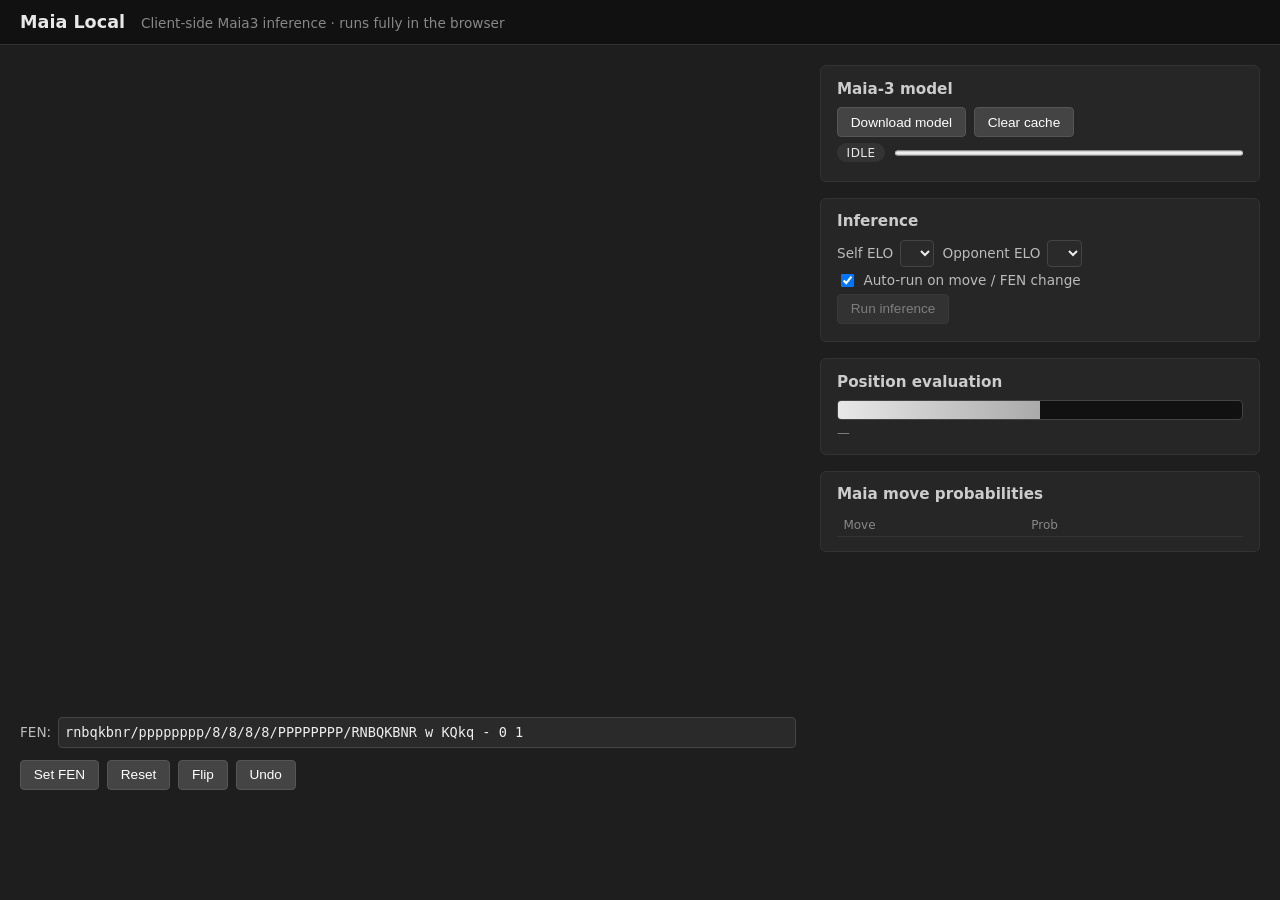
==== index.html @ 132a9b42 "Align Maia Elos to maiachess.com" ====
<!DOCTYPE html>
<html lang="en">
<head>
  <meta charset="UTF-8" />
  <title>Maia Local — client-side inference</title>

  <!-- Chessground vendored CSS (board + brown theme + cburnett pieces as inline data URIs) -->
  <link rel="stylesheet" href="./vendor/chessground.base.css" />
  <link rel="stylesheet" href="./vendor/chessground.brown.css" />
  <link rel="stylesheet" href="./vendor/chessground.cburnett.css" />
  <link rel="stylesheet" href="./styles.css" />
</head>
<body>
  <header>
    <h1>Maia Local</h1>
    <span class="sub">Client-side Maia3 inference · runs fully in the browser</span>
  </header>

  <main>
    <section class="board-pane">
      <div id="board" class="cg-wrap"></div>
      <div class="board-controls">
        <label>FEN:
          <input id="fen" type="text" spellcheck="false"
                 value="rnbqkbnr/pppppppp/8/8/8/8/PPPPPPPP/RNBQKBNR w KQkq - 0 1" />
        </label>
        <div class="row">
          <button id="set-fen">Set FEN</button>
          <button id="reset">Reset</button>
          <button id="flip">Flip</button>
          <button id="undo">Undo</button>
        </div>
      </div>
    </section>

    <section class="side-pane">
      <div class="panel">
        <h3>Maia-3 model</h3>
        <div class="row">
          <button id="download">Download model</button>
          <button id="clear-cache" title="Delete cached weights from IndexedDB">Clear cache</button>
        </div>
        <div class="status">
          <span id="status" class="pill">idle</span>
          <progress id="progress" max="100" value="0"></progress>
        </div>
        <div id="storage-info" class="muted"></div>
      </div>

      <div class="panel">
        <h3>Inference</h3>
        <div class="row">
          <label>Self ELO
            <select id="self-elo"></select>
          </label>
          <label>Opponent ELO
            <select id="oppo-elo"></select>
          </label>
        </div>
        <div class="row">
          <label><input type="checkbox" id="auto-run" checked /> Auto-run on move / FEN change</label>
        </div>
        <div class="row">
          <button id="run" disabled>Run inference</button>
          <span id="timing" class="muted"></span>
        </div>
      </div>

      <div class="panel">
        <h3>Position evaluation</h3>
        <div class="eval-bar">
          <div id="eval-white" class="eval-white" style="width:50%"></div>
        </div>
        <div id="eval-text" class="muted">—</div>
      </div>

      <div class="panel">
        <h3>Maia move probabilities</h3>
        <table id="moves">
          <thead><tr><th>Move</th><th>Prob</th><th></th></tr></thead>
          <tbody></tbody>
        </table>
      </div>
    </section>
  </main>

  <script type="module" src="./app.js"></script>
</body>
</html>
---- vendor/chessground.base.css ----
.cg-wrap {
  box-sizing: content-box;
  position: relative;
  display: block;
}

cg-container {
  position: absolute;
  width: 100%;
  height: 100%;
  display: block;
  top: 0;
}

cg-board {
  position: absolute;
  top: 0;
  left: 0;
  width: 100%;
  height: 100%;
  -webkit-user-select: none;
  -moz-user-select: none;
  -ms-user-select: none;
  user-select: none;
  line-height: 0;
  background-size: cover;
}

.cg-wrap.manipulable cg-board {
  cursor: pointer;
}

cg-board square {
  position: absolute;
  top: 0;
  left: 0;
  width: 12.5%;
  height: 12.5%;
  pointer-events: none;
}

cg-board square.move-dest {
  pointer-events: auto;
}

cg-board square.last-move {
  will-change: transform;
}

.cg-wrap piece {
  position: absolute;
  top: 0;
  left: 0;
  width: 12.5%;
  height: 12.5%;
  background-size: cover;
  z-index: 2;
  will-change: transform;
  pointer-events: none;
}

cg-board piece.dragging {
  cursor: move;
  /* !important to override z-index from 3D piece inline style */
  z-index: 11 !important;
}

piece.anim {
  z-index: 8;
}

piece.fading {
  z-index: 1;
  opacity: 0.5;
}

.cg-wrap piece.ghost {
  opacity: 0.3;
}

.cg-wrap piece svg {
  overflow: hidden;
  position: relative;
  top: 0px;
  left: 0px;
  width: 100%;
  height: 100%;
  pointer-events: none;
  z-index: 2;
  opacity: 0.6;
}

.cg-wrap cg-auto-pieces,
.cg-wrap .cg-shapes,
.cg-wrap .cg-custom-svgs {
  overflow: visible;
  position: absolute;
  top: 0px;
  left: 0px;
  width: 100%;
  height: 100%;
  pointer-events: none;
}

.cg-wrap cg-auto-pieces {
  z-index: 2;
}

.cg-wrap cg-auto-pieces piece {
  opacity: 0.3;
}

.cg-wrap .cg-shapes {
  overflow: hidden;
  opacity: 0.6;
  z-index: 2;
}

.cg-wrap .cg-custom-svgs {
  /* over piece.anim = 8, but under piece.dragging = 11 */
  z-index: 9;
}

.cg-wrap .cg-custom-svgs svg {
  overflow: visible;
}

.cg-wrap coords {
  position: absolute;
  display: flex;
  pointer-events: none;
  opacity: 0.8;
  font-family: sans-serif;
  font-size: 9px;
}

.cg-wrap coords.ranks {
  left: 4px;
  top: -20px;
  flex-flow: column-reverse;
  height: 100%;
  width: 12px;
}

.cg-wrap coords.ranks.black {
  flex-flow: column;
}

.cg-wrap coords.ranks.left {
  left: -15px;
  align-items: flex-end;
}

.cg-wrap coords.files {
  bottom: -4px;
  left: 24px;
  flex-flow: row;
  width: 100%;
  height: 16px;
  text-transform: uppercase;
  text-align: center;
}

.cg-wrap coords.files.black {
  flex-flow: row-reverse;
}

.cg-wrap coords coord {
  flex: 1 1 auto;
}

.cg-wrap coords.ranks coord {
  transform: translateY(39%);
}

.cg-wrap coords.squares {
  bottom: 0;
  left: 0;
  text-transform: uppercase;
  text-align: right;
  flex-flow: column-reverse;
  height: 100%;
  width: 12.5%;
}

.cg-wrap coords.squares.black {
  flex-flow: column;
}

.cg-wrap coords.squares.left {
  text-align: left;
}

.cg-wrap coords.squares coord {
  padding: 6% 4%;
}

.cg-wrap coords.squares.rank2 {
  transform: translateX(100%);
}

.cg-wrap coords.squares.rank3 {
  transform: translateX(200%);
}

.cg-wrap coords.squares.rank4 {
  transform: translateX(300%);
}

.cg-wrap coords.squares.rank5 {
  transform: translateX(400%);
}

.cg-wrap coords.squares.rank6 {
  transform: translateX(500%);
}

.cg-wrap coords.squares.rank7 {
  transform: translateX(600%);
}

.cg-wrap coords.squares.rank8 {
  transform: translateX(700%);
}
---- vendor/chessground.brown.css ----
/** Colored board squares as an embedded SVG */
cg-board {
  background-color: #f0d9b5;
  background-image: url('[data-uri]');
}

/** Interactive board square colors */
cg-board square.move-dest {
  background: radial-gradient(rgba(20, 85, 30, 0.5) 22%, #208530 0, rgba(0, 0, 0, 0.3) 0, rgba(0, 0, 0, 0) 0);
}
cg-board square.premove-dest {
  background: radial-gradient(rgba(20, 30, 85, 0.5) 22%, #203085 0, rgba(0, 0, 0, 0.3) 0, rgba(0, 0, 0, 0) 0);
}
cg-board square.oc.move-dest {
  background: radial-gradient(transparent 0%, transparent 80%, rgba(20, 85, 0, 0.3) 80%);
}
cg-board square.oc.premove-dest {
  background: radial-gradient(transparent 0%, transparent 80%, rgba(20, 30, 85, 0.2) 80%);
}
cg-board square.move-dest:hover {
  background: rgba(20, 85, 30, 0.3);
}
cg-board square.premove-dest:hover {
  background: rgba(20, 30, 85, 0.2);
}
cg-board square.last-move {
  background-color: rgba(155, 199, 0, 0.41);
}
cg-board square.selected {
  background-color: rgba(20, 85, 30, 0.5);
}
cg-board square.check {
  background: radial-gradient(
    ellipse at center,
    rgba(255, 0, 0, 1) 0%,
    rgba(231, 0, 0, 1) 25%,
    rgba(169, 0, 0, 0) 89%,
    rgba(158, 0, 0, 0) 100%
  );
}
cg-board square.current-premove {
  background-color: rgba(20, 30, 85, 0.5);
}

/** Alternating colors in rank/file/square labels */
.orientation-white .ranks :nth-child(odd),
.orientation-white .files :nth-child(even),
.orientation-black .ranks :nth-child(even),
.orientation-black .files :nth-child(odd),
coords.squares:nth-of-type(odd) :nth-child(even),
coords.squares:nth-of-type(even) :nth-child(odd) {
  color: rgba(72, 72, 72, 0.8);
}

.orientation-white .ranks :nth-child(even),
.orientation-white .files :nth-child(odd),
.orientation-black .ranks :nth-child(odd),
.orientation-black .files :nth-child(even),
coords.squares:nth-of-type(odd) :nth-child(odd),
coords.squares:nth-of-type(even) :nth-child(even) {
  color: rgba(255, 255, 255, 0.8);
}
---- vendor/chessground.cburnett.css ----
/** Embedded SVGs for all chess pieces */
.cg-wrap piece.pawn.white {
  background-image: url('[data-uri]');
}
.cg-wrap piece.bishop.white {
  background-image: url('[data-uri]');
}
.cg-wrap piece.knight.white {
  background-image: url('[data-uri]');
}
.cg-wrap piece.rook.white {
  background-image: url('[data-uri]');
}
.cg-wrap piece.queen.white {
  background-image: url('[data-uri]');
}
.cg-wrap piece.king.white {
  background-image: url('[data-uri]');
}
.cg-wrap piece.pawn.black {
  background-image: url('[data-uri]');
}
.cg-wrap piece.bishop.black {
  background-image: url('[data-uri]');
}
.cg-wrap piece.knight.black {
  background-image: url('[data-uri]');
}
.cg-wrap piece.rook.black {
  background-image: url('[data-uri]');
}
.cg-wrap piece.queen.black {
  background-image: url('[data-uri]');
}
.cg-wrap piece.king.black {
  background-image: url('[data-uri]');
}
---- styles.css ----
* { box-sizing: border-box; }
body { margin: 0; font-family: system-ui, sans-serif; background: #1e1e1e; color: #e8e8e8; }
header { padding: 0.75rem 1.25rem; background: #111; border-bottom: 1px solid #333; display: flex; align-items: baseline; gap: 1rem; }
header h1 { margin: 0; font-size: 1.1rem; }
header .sub { color: #888; font-size: 0.85rem; }
main { display: grid; grid-template-columns: minmax(320px, 1fr) minmax(320px, 440px); gap: 1.5rem; padding: 1.25rem; max-width: 1400px; margin: 0 auto; }
@media (max-width: 900px) { main { grid-template-columns: 1fr; } }

.board-pane { display: flex; flex-direction: column; gap: 0.75rem; }
#board { width: 100%; aspect-ratio: 1/1; max-width: 640px; }
.board-controls { display: flex; flex-direction: column; gap: 0.5rem; }
.board-controls input[type=text] { width: 100%; font-family: monospace; font-size: 0.85rem; padding: 0.4rem; background: #2a2a2a; color: #eee; border: 1px solid #444; border-radius: 4px; }

.side-pane { display: flex; flex-direction: column; gap: 1rem; }
.panel { background: #262626; border: 1px solid #333; border-radius: 6px; padding: 0.85rem 1rem; }
.panel h3 { margin: 0 0 0.6rem 0; font-size: 0.95rem; color: #ccc; }
.row { display: flex; gap: 0.5rem; align-items: center; flex-wrap: wrap; margin: 0.25rem 0; }
label { display: inline-flex; align-items: center; gap: 0.4rem; font-size: 0.85rem; color: #bbb; }
button { padding: 0.4rem 0.8rem; background: #444; color: #fff; border: 1px solid #555; border-radius: 4px; cursor: pointer; font-size: 0.85rem; }
button:hover:not([disabled]) { background: #555; }
button[disabled] { opacity: 0.4; cursor: not-allowed; }
select, input[type=text] { background: #2a2a2a; color: #eee; border: 1px solid #444; border-radius: 4px; padding: 0.25rem 0.4rem; font-size: 0.85rem; }

.status { display: flex; align-items: center; gap: 0.6rem; margin-top: 0.4rem; }
.pill { display: inline-block; padding: 0.15rem 0.6rem; border-radius: 999px; background: #333; font-size: 0.75rem; text-transform: uppercase; letter-spacing: 0.5px; }
.pill.ready { background: #2c6e34; }
.pill.error { background: #8a2a2a; }
.pill.downloading, .pill.loading { background: #8a6a1e; }
#progress { flex: 1; height: 10px; }
.muted { color: #888; font-size: 0.8rem; margin-top: 0.3rem; }

.eval-bar { width: 100%; height: 20px; background: #111; border: 1px solid #444; border-radius: 4px; overflow: hidden; position: relative; }
.eval-white { height: 100%; background: linear-gradient(90deg, #e8e8e8, #aaa); transition: width 0.3s ease; }

#moves { width: 100%; border-collapse: collapse; font-size: 0.85rem; }
#moves th, #moves td { text-align: left; padding: 0.3rem 0.4rem; border-bottom: 1px solid #333; }
#moves th { color: #888; font-weight: normal; font-size: 0.75rem; }
#moves td:first-child { font-family: monospace; font-weight: 600; }
#moves td:nth-child(2) { font-variant-numeric: tabular-nums; }
.prob-bar { display: inline-block; height: 6px; background: #3a8fd8; border-radius: 2px; vertical-align: middle; }
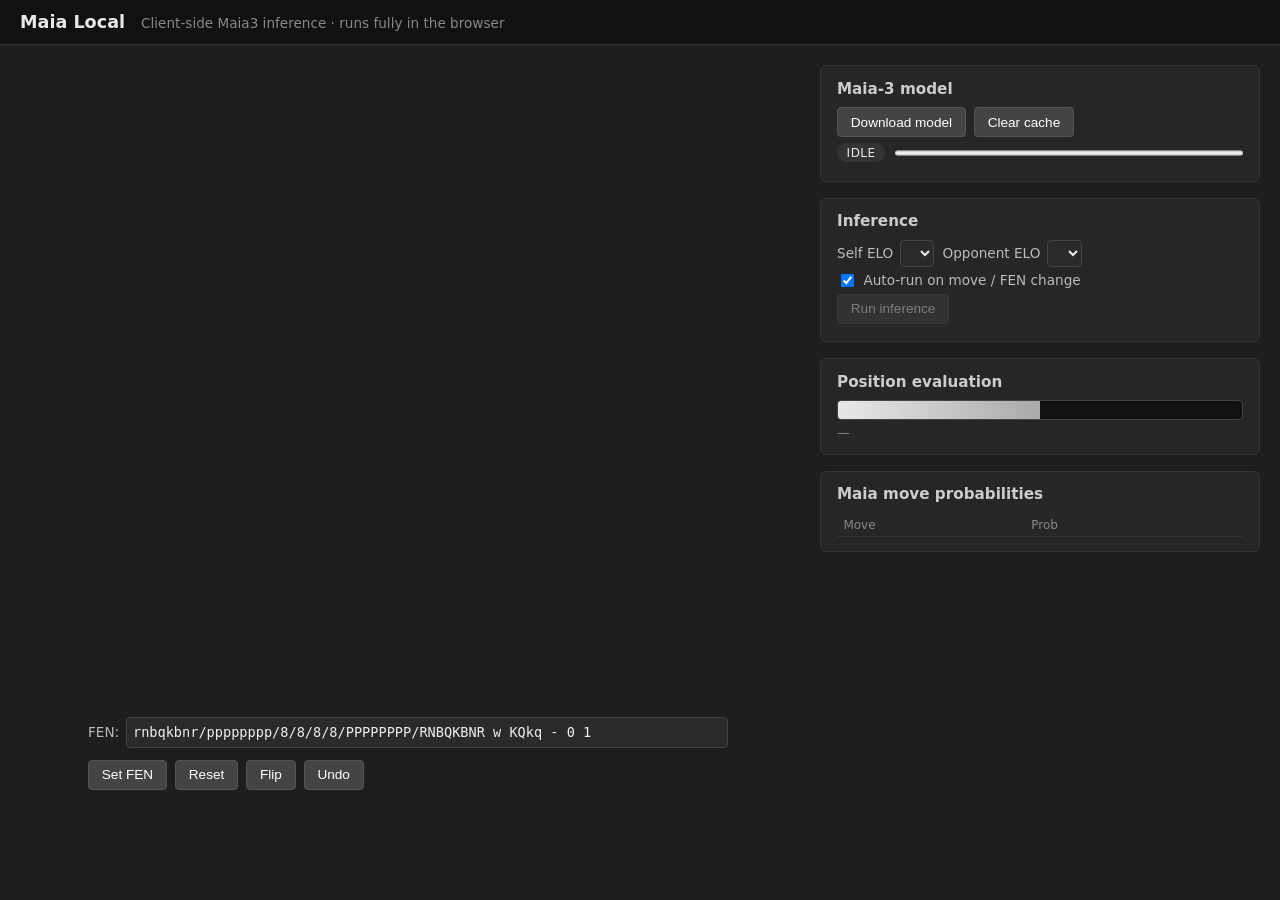
==== commit fd093c15: "Remove coi-serviceworker.js This means that inference runs single-threaded, which slows it down espe" ====
--- a/index.html
+++ b/index.html
@@ -2,6 +2,7 @@
 <html lang="en">
 <head>
   <meta charset="UTF-8" />
+  <meta name="viewport" content="width=device-width, initial-scale=1.0" />
   <title>Maia Local — client-side inference</title>
 
   <!-- Chessground vendored CSS (board + brown theme + cburnett pieces as inline data URIs) -->
@@ -18,7 +19,9 @@
 
   <main>
     <section class="board-pane">
-      <div id="board" class="cg-wrap"></div>
+      <div class="board-wrap">
+        <div id="board" class="cg-wrap"></div>
+      </div>
       <div class="board-controls">
         <label>FEN:
           <input id="fen" type="text" spellcheck="false"
--- a/styles.css
+++ b/styles.css
@@ -3,11 +3,33 @@
 header { padding: 0.75rem 1.25rem; background: #111; border-bottom: 1px solid #333; display: flex; align-items: baseline; gap: 1rem; }
 header h1 { margin: 0; font-size: 1.1rem; }
 header .sub { color: #888; font-size: 0.85rem; }
-main { display: grid; grid-template-columns: minmax(320px, 1fr) minmax(320px, 440px); gap: 1.5rem; padding: 1.25rem; max-width: 1400px; margin: 0 auto; }
-@media (max-width: 900px) { main { grid-template-columns: 1fr; } }
 
-.board-pane { display: flex; flex-direction: column; gap: 0.75rem; }
-#board { width: 100%; aspect-ratio: 1/1; max-width: 640px; }
+main {
+  display: grid;
+  grid-template-columns: minmax(320px, 1fr) minmax(320px, 440px);
+  gap: 1.5rem;
+  padding: 1.25rem;
+  max-width: 1400px;
+  margin: 0 auto;
+}
+
+@media (max-width: 900px) {
+  main { grid-template-columns: 1fr; }
+}
+
+.board-pane {
+  display: flex;
+  flex-direction: column;
+  gap: 0.75rem;
+  width: 100%;
+  max-width: 640px;
+  margin: 0 auto;
+}
+
+.game-banner, .board-controls, .board-wrap { width: 100%; }
+.board-wrap { position: relative; aspect-ratio: 1/1; }
+#board { width: 100%; height: 100%; }
+
 .board-controls { display: flex; flex-direction: column; gap: 0.5rem; }
 .board-controls input[type=text] { width: 100%; font-family: monospace; font-size: 0.85rem; padding: 0.4rem; background: #2a2a2a; color: #eee; border: 1px solid #444; border-radius: 4px; }
 
@@ -38,3 +60,28 @@
 #moves td:first-child { font-family: monospace; font-weight: 600; }
 #moves td:nth-child(2) { font-variant-numeric: tabular-nums; }
 .prob-bar { display: inline-block; height: 6px; background: #3a8fd8; border-radius: 2px; vertical-align: middle; }
+
+/* Promotion overlay */
+.promotion-overlay { position: absolute; inset: 0; z-index: 10; }
+.promotion-backdrop { position: absolute; inset: 0; background: rgba(0, 0, 0, 0.55); cursor: pointer; }
+.promotion-stack {
+  position: absolute;
+  display: flex;
+  flex-direction: column;
+  z-index: 1;
+}
+.promotion-cell {
+  width: 100%;
+  flex: 1;
+  display: flex; align-items: center; justify-content: center;
+  background: #f0f0f0; color: #222;
+  border: 2px solid #3a8fd8; border-radius: 4px;
+  font-size: clamp(24px, 4vw, 48px); line-height: 1;
+  cursor: pointer; padding: 0;
+  box-shadow: 0 2px 6px rgba(0, 0, 0, 0.5);
+  transition: background 0.12s, transform 0.08s;
+}
+.promotion-cell:hover, .promotion-cell:focus {
+  background: #ffdf7a; outline: none; transform: scale(1.05); z-index: 2;
+}
+@media (max-width: 900px) { .promotion-cell { font-size: 7vw; } }
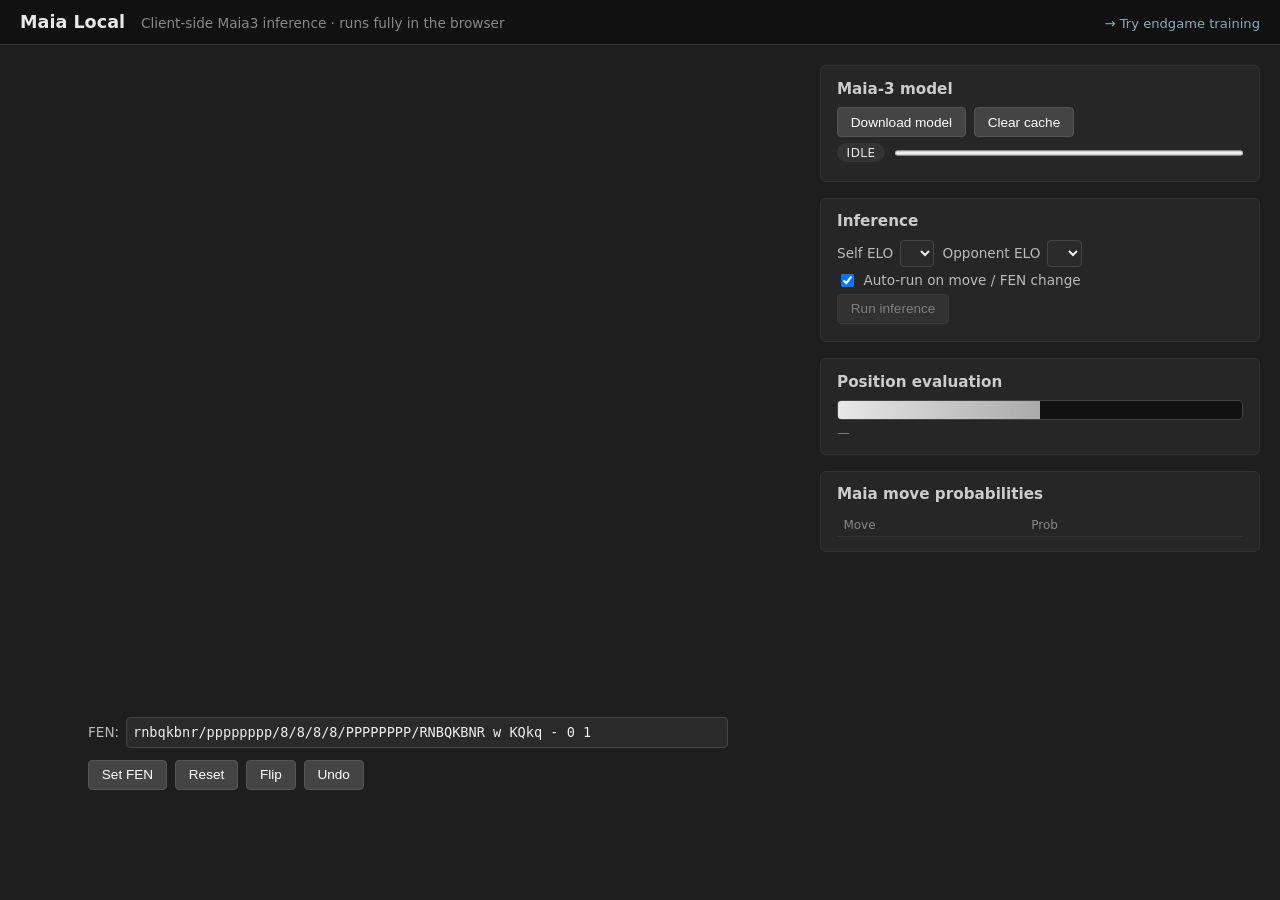
==== commit 221e2f10: "Add small top-right links to move across pages" ====
--- a/index.html
+++ b/index.html
@@ -15,6 +15,8 @@
   <header>
     <h1>Maia Local</h1>
     <span class="sub">Client-side Maia3 inference · runs fully in the browser</span>
+    <span style="flex:1"></span>
+    <a class="small-link" href="./endgame_training.html">→ Try endgame training</a>
   </header>
 
   <main>
--- a/styles.css
+++ b/styles.css
@@ -3,6 +3,8 @@
 header { padding: 0.75rem 1.25rem; background: #111; border-bottom: 1px solid #333; display: flex; align-items: baseline; gap: 1rem; }
 header h1 { margin: 0; font-size: 1.1rem; }
 header .sub { color: #888; font-size: 0.85rem; }
+.small-link { color: #8ab; text-decoration: none; font-size: 0.82rem; }
+.small-link:hover { text-decoration: underline; }
 
 main {
   display: grid;
@@ -84,4 +86,4 @@
 .promotion-cell:hover, .promotion-cell:focus {
   background: #ffdf7a; outline: none; transform: scale(1.05); z-index: 2;
 }
-@media (max-width: 900px) { .promotion-cell { font-size: 7vw; } }+@media (max-width: 900px) { .promotion-cell { font-size: 7vw; } }
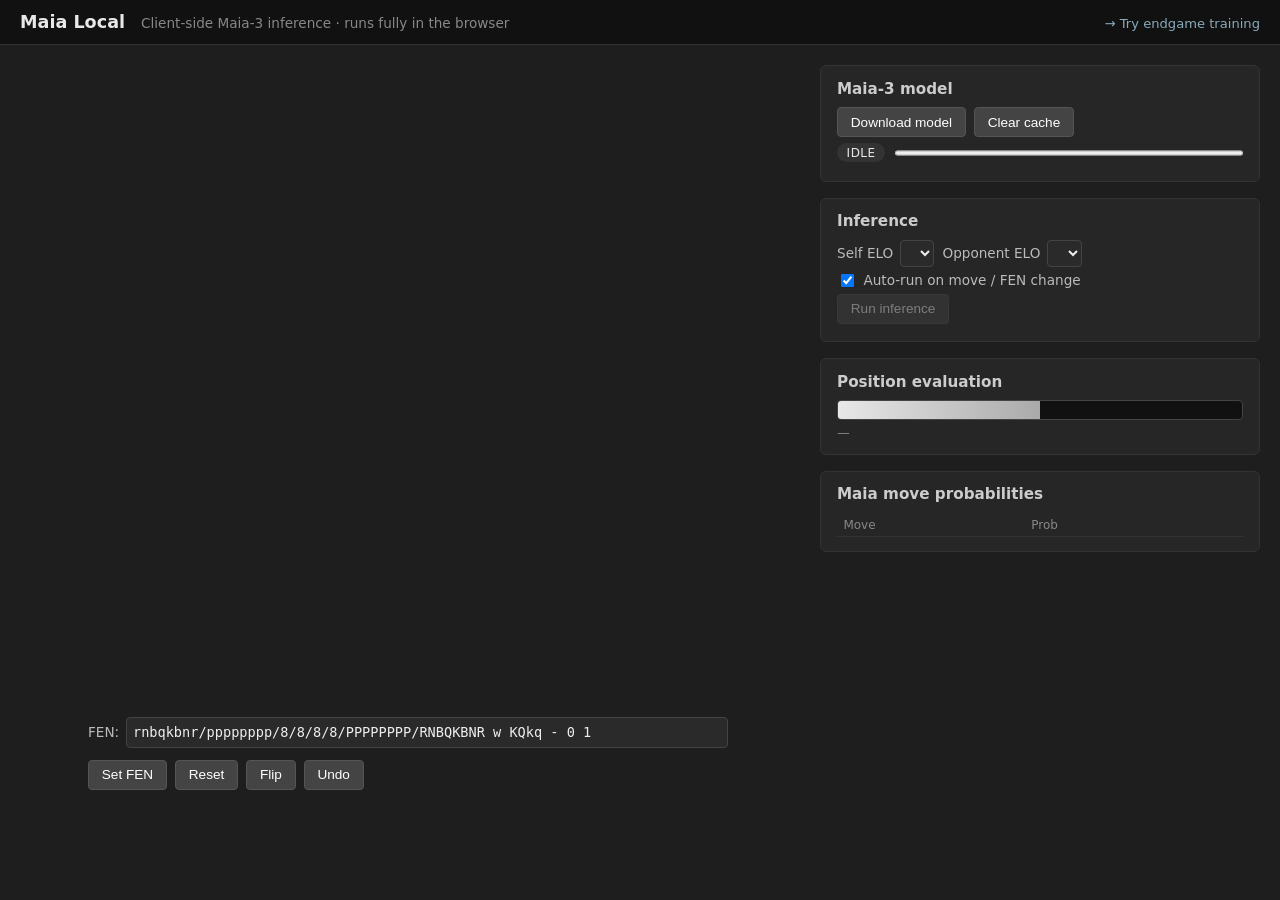
==== commit 37dd69ce: "Change Maia3 to Maia-3" ====
--- a/index.html
+++ b/index.html
@@ -14,7 +14,7 @@
 <body>
   <header>
     <h1>Maia Local</h1>
-    <span class="sub">Client-side Maia3 inference · runs fully in the browser</span>
+    <span class="sub">Client-side Maia-3 inference · runs fully in the browser</span>
     <span style="flex:1"></span>
     <a class="small-link" href="./endgame_training.html">→ Try endgame training</a>
   </header>
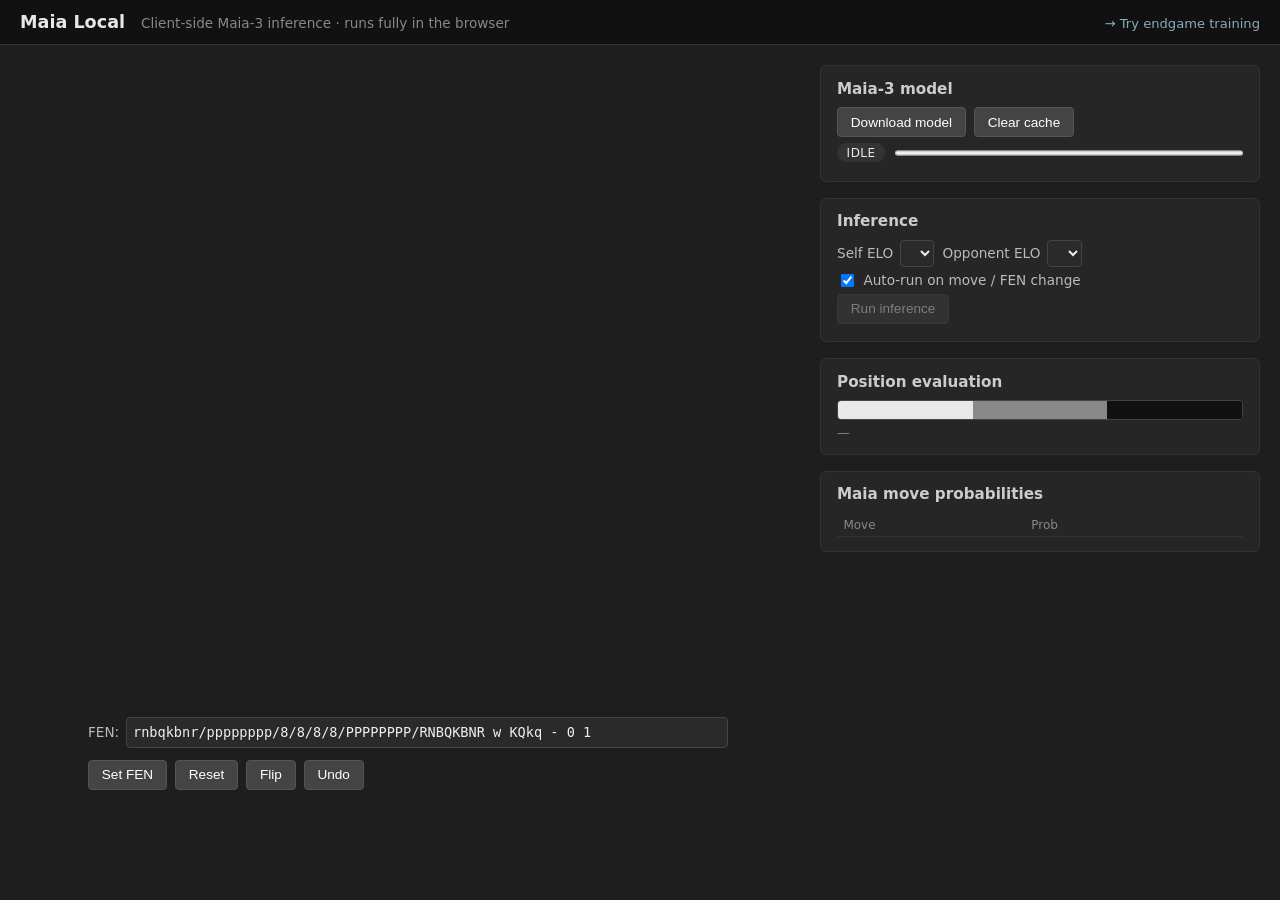
==== commit 3506d7eb: "Show evaluation bar with 3 results (white/grey/black)" ====
--- a/index.html
+++ b/index.html
@@ -74,7 +74,9 @@
       <div class="panel">
         <h3>Position evaluation</h3>
         <div class="eval-bar">
-          <div id="eval-white" class="eval-white" style="width:50%"></div>
+          <div id="eval-white" class="eval-white" style="width:33.3%"></div>
+          <div id="eval-draw" class="eval-draw" style="width:33.3%"></div>
+          <div id="eval-black" class="eval-black" style="width:33.3%"></div>
         </div>
         <div id="eval-text" class="muted">—</div>
       </div>
--- a/styles.css
+++ b/styles.css
@@ -53,8 +53,10 @@
 #progress { flex: 1; height: 10px; }
 .muted { color: #888; font-size: 0.8rem; margin-top: 0.3rem; }
 
-.eval-bar { width: 100%; height: 20px; background: #111; border: 1px solid #444; border-radius: 4px; overflow: hidden; position: relative; }
-.eval-white { height: 100%; background: linear-gradient(90deg, #e8e8e8, #aaa); transition: width 0.3s ease; }
+.eval-bar { width: 100%; height: 20px; background: #111; border: 1px solid #444; border-radius: 4px; overflow: hidden; position: relative; display: flex; }
+.eval-white { height: 100%; background: #e8e8e8; transition: width 0.3s ease; }
+.eval-draw { height: 100%; background: #888; transition: width 0.3s ease; }
+.eval-black { height: 100%; background: #111; transition: width 0.3s ease; }
 
 #moves { width: 100%; border-collapse: collapse; font-size: 0.85rem; }
 #moves th, #moves td { text-align: left; padding: 0.3rem 0.4rem; border-bottom: 1px solid #333; }
